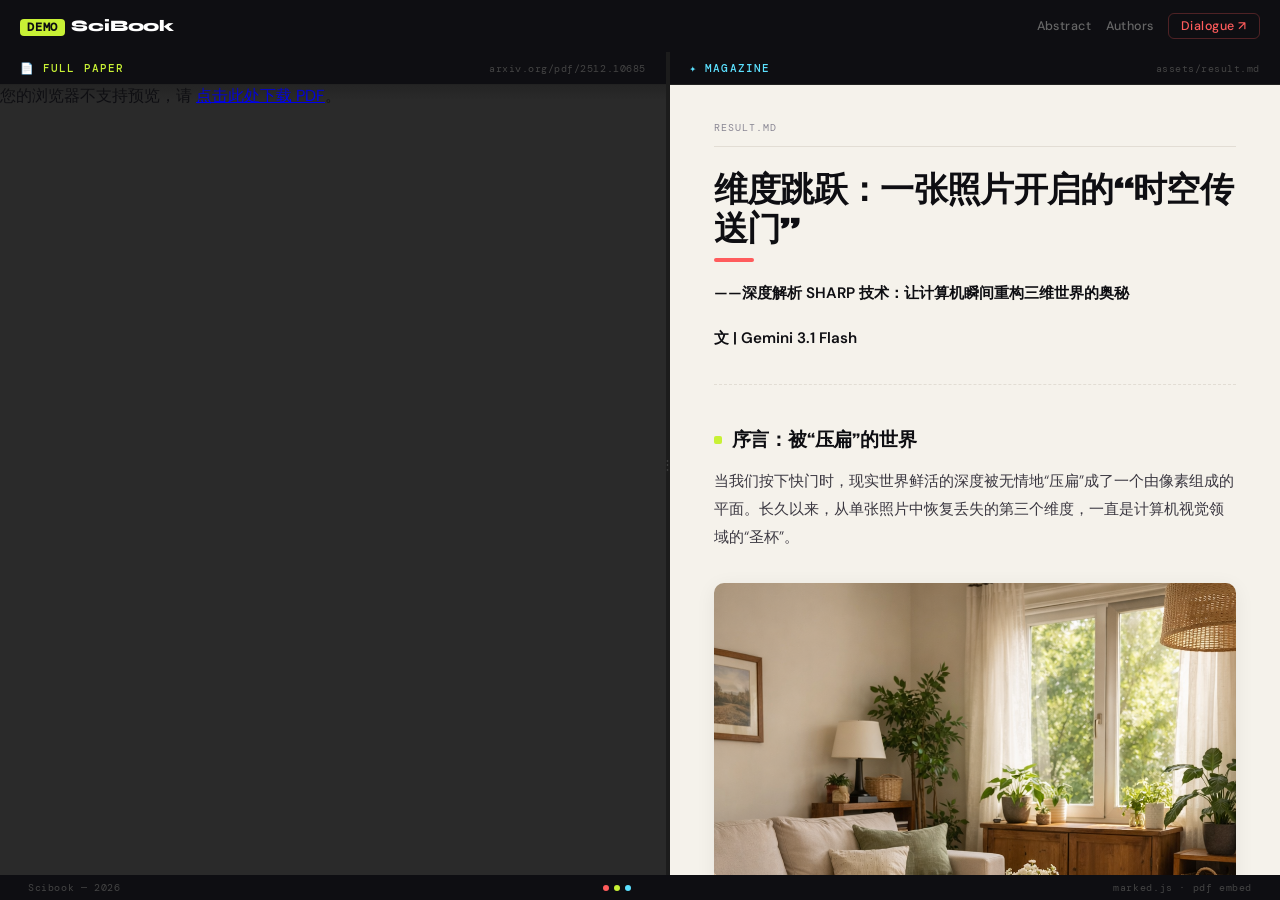
==== index.html @ 1659fa84 "Remove iframe" ====
<!DOCTYPE html>
<html lang="zh">

<head>
  <meta charset="UTF-8" />
  <meta name="viewport" content="width=device-width, initial-scale=1.0" />
  <title>SciBook Demo</title>
  <link rel="preconnect" href="https://fonts.googleapis.com">
  <link
    href="https://fonts.googleapis.com/css2?family=Syne:wght@400;600;700;800&family=DM+Sans:ital,wght@0,300;0,400;0,500;1,300&family=DM+Mono:wght@400;500&display=swap"
    rel="stylesheet">
  <script src="marked.js"></script>
  <link rel="stylesheet" href="assets/styles.css" />
</head>

<body>

  <header class="topbar">
    <div class="topbar-left">
      <div class="logo"><span>DEMO</span>SciBook</div>
    </div>
    <nav class="topbar-right">
      <button class="nav-link" onclick="openModal('modal-abstract')">Abstract</button>
      <button class="nav-link" onclick="openModal('modal-authors')">Authors</button>
      <button class="nav-link nav-link-dialogue" onclick="openDialogue()">Dialogue ↗</button>
    </nav>
  </header>

  <main class="workspace">

    <!-- LEFT: PDF -->
    <div class="panel panel-left" id="panel-pdf">
      <div class="panel-header">
        <span class="panel-label">📄 Full Paper</span>
        <span class="panel-tag">arxiv.org/pdf/2512.10685</span>
      </div>
      <div class="pdf-body">
        <object data="https://cn.arxiv.org/pdf/2512.10685" type="application/pdf" width="100%" height="100%">
          <p>您的浏览器不支持预览，请 <a href="https://cn.arxiv.org/pdf/2512.10685">点击此处下载 PDF</a>。</p>
        </object>
      </div>
    </div>

    <div class="divider" id="divider"></div>

    <!-- RIGHT: MARKDOWN -->
    <div class="panel panel-right" id="panel-mag">
      <div class="panel-header">
        <span class="panel-label">✦ Magazine</span>
        <span class="panel-tag">assets/result.md</span>
      </div>
      <div class="md-body">
        <div class="loader" id="loader">
          <div class="loader-ring"></div>
          <p>Loading result.md…</p>
        </div>
        <div id="md-out"></div>
      </div>
    </div>

  </main>

  <!-- MOBILE TAB BAR -->
  <div class="tab-bar" id="tabBar">
    <button class="tab-pdf active" onclick="switchTab('pdf')">📄 Paper</button>
    <button class="tab-mag" onclick="switchTab('mag')">✦ Magazine</button>
  </div>

  <footer class="footer-strip">
    <span>Scibook — 2026</span>
    <div class="dot-row"><i></i><i></i><i></i></div>
    <span>marked.js · pdf embed</span>
  </footer>

  <!-- ABSTRACT MODAL -->
  <div class="modal-bg" id="modal-abstract" onclick="if(event.target===this)closeModal('modal-abstract')">
    <div class="modal">
      <div class="modal-top">
        <div>
          <div class="modal-top-label">Abstract</div>
          <div class="modal-title">SciBook: A Multi-Agent Dialogue System for Paper Reading Assistance</div>
        </div>
        <button class="modal-close" onclick="closeModal('modal-abstract')">✕</button>
      </div>
      <div class="modal-body">
        <p class="modal-abstract-text">
          学术论文的阅读门槛极高，非专业读者往往难以从中获取有效信息。本文提出
          <strong>SciBook</strong>——一种基于多智能体对话的论文阅读辅助系统，能够将学术论文自动转化为适合青少年阅读的科普文章。系统以<strong>检索增强生成（RAG）</strong>为基础，确保所有智能体的生成内容始终锚定于原文，从而保证科学准确性。SciBook
          协调多个角色各异的智能体协同工作，包括<em>撰稿智能体</em>、<em>同行评审智能体</em>与<em>可读性编辑智能体</em>，分别负责内容创作、科学性审查与语言适龄化改写。各智能体在结构化的多轮对话中相互博弈：撰稿智能体生成初稿，评审智能体提出异议，编辑智能体持续优化表达，经过若干轮争执与修订后最终达成共识，输出一篇兼具<strong>科学严谨性</strong>与<strong>青少年可读性</strong>的科普文章。
        </p>
      </div>
    </div>
  </div>

  <!-- AUTHORS MODAL -->
  <div class="modal-bg" id="modal-authors" onclick="if(event.target===this)closeModal('modal-authors')">
    <div class="modal">
      <div class="modal-top">
        <div>
          <div class="modal-top-label">Authors</div>
          <div class="modal-title">Research Team</div>
        </div>
        <button class="modal-close" onclick="closeModal('modal-authors')">✕</button>
      </div>
      <div class="modal-body">
        <div class="authors-grid">
          <div class="author-card">
            <div class="author-avatar" style="background:#c8f13533;">GL</div>
            <div class="author-info">
              <div class="author-name">罗及恩</div>
              <div class="author-affil">CNUHS, 2024 Class 02</div>
            </div>
            <span class="author-tag">作者</span>
          </div>
          <div class="author-card">
            <div class="author-avatar" style="background:#ff5c5c33;">LB</div>
            <div class="author-info">
              <div class="author-name">李秉蔚</div>
              <div class="author-affil">CNUHS</div>
            </div>
            <span class="author-tag">指导老师</span>
          </div>
        </div>
      </div>
    </div>
  </div>

  <!-- DIALOGUE MODAL -->
  <div class="modal-bg" id="modal-dialogue" onclick="if(event.target===this)closeModal('modal-dialogue')">
    <div class="modal">
      <div class="modal-top">
        <div>
          <div class="modal-top-label">Agent Dialogue</div>
          <div class="modal-title">智能体对话记录</div>
        </div>
        <button class="modal-close" onclick="closeModal('modal-dialogue')">✕</button>
      </div>
      <div class="modal-body">
        <div class="dialogue-meta" id="dialogue-meta"></div>
        <div class="dialogue-scroll" id="dialogue-scroll">
          <div class="dialogue-loading">
            <div class="loader-ring" style="width:20px;height:20px;border-width:2px;"></div>
            加载中…
          </div>
        </div>
      </div>
    </div>
  </div>

  <script>
    /* ── Modal ── */
    function openModal(id) { document.getElementById(id).classList.add('open'); }
    function closeModal(id) { document.getElementById(id).classList.remove('open'); }
    document.addEventListener('keydown', e => {
      if (e.key === 'Escape')
        document.querySelectorAll('.modal-bg.open').forEach(m => m.classList.remove('open'));
    });

    /* ── Mobile tab switch ── */
    let activeTab = 'pdf';
    function switchTab(tab) {
      activeTab = tab;
      const pdf = document.getElementById('panel-pdf');
      const mag = document.getElementById('panel-mag');
      const btnPdf = document.querySelector('.tab-pdf');
      const btnMag = document.querySelector('.tab-mag');
      if (tab === 'pdf') {
        pdf.classList.remove('hidden');
        mag.classList.add('hidden');
        btnPdf.classList.add('active');
        btnMag.classList.remove('active');
      } else {
        mag.classList.remove('hidden');
        pdf.classList.add('hidden');
        btnMag.classList.add('active');
        btnPdf.classList.remove('active');
      }
    }
    // On mobile default: show PDF first
    function initMobileTabs() {
      if (window.innerWidth <= 768) {
        document.getElementById('panel-mag').classList.add('hidden');
      }
    }
    initMobileTabs();
    window.addEventListener('resize', () => {
      const pdf = document.getElementById('panel-pdf');
      const mag = document.getElementById('panel-mag');
      if (window.innerWidth > 768) {
        pdf.classList.remove('hidden');
        mag.classList.remove('hidden');
      } else {
        switchTab(activeTab);
      }
    });

    /* ── Agent colors ── */
    const PALETTE = [
      { bg: '#c8f13522', border: '#c8f13577', text: '#4a6e00' },
      { bg: '#5ce1ff22', border: '#5ce1ff77', text: '#007799' },
      { bg: '#ff5c5c22', border: '#ff5c5c77', text: '#cc2200' },
      { bg: '#d4a8ff22', border: '#d4a8ff77', text: '#6600bb' },
      { bg: '#ffcc5522', border: '#ffcc5577', text: '#886600' },
    ];
    const colorMap = {};
    let ci = 0;
    function getColor(name) {
      if (!colorMap[name]) colorMap[name] = PALETTE[ci++ % PALETTE.length];
      return colorMap[name];
    }
    function initials(name) { return name.replace(/智能体$/, '').slice(0, 2); }

    /* ── Dialogue ── */
    let dialogueLoaded = false;
    async function openDialogue() {
      openModal('modal-dialogue');
      if (dialogueLoaded) return;
      const scroll = document.getElementById('dialogue-scroll');
      const meta = document.getElementById('dialogue-meta');
      try {
        const res = await fetch('assets/conversations.json');
        if (!res.ok) throw new Error(`HTTP ${res.status}`);
        const data = await res.json();
        meta.innerHTML = (data.agents || []).map(a => {
          const c = getColor(a.name);
          return `<span class="agent-pill" style="color:${c.text};border-color:${c.border};background:${c.bg}">${a.name} · ${a.role}</span>`;
        }).join('');
        let lastRound = null;
        scroll.innerHTML = data.turns.map((t, i) => {
          const c = getColor(t.agent);
          let html = '';
          if (t.round != null && t.round !== lastRound) {
            html += `<div class="round-divider">Round ${t.round}</div>`;
            lastRound = t.round;
          }
          html += `
        <div class="turn" style="animation-delay:${i * 0.035}s">
          <div class="turn-avatar" style="background:${c.bg};border:1.5px solid ${c.border};color:${c.text}">${initials(t.agent)}</div>
          <div class="turn-body">
            <div class="turn-header">
              <span class="turn-agent" style="color:${c.text}">${t.agent}</span>
              <span class="turn-role">${t.role || ''}</span>
            </div>
            <div class="turn-text">${marked.parse(t.text)}</div>
          </div>
        </div>`;
          return html;
        }).join('');
        dialogueLoaded = true;
      } catch (e) {
        scroll.innerHTML = `<div class="dialogue-err">无法加载 assets/conversations.json<br><small style="color:#aaa">${e.message}</small></div>`;
      }
    }

    /* ── Load Markdown ── */
    (async () => {
      const loader = document.getElementById('loader');
      const out = document.getElementById('md-out');
      try {
        const res = await fetch('assets/result.md');
        if (!res.ok) throw new Error(`HTTP ${res.status}`);
        const text = await res.text();
        loader.style.display = 'none';
        out.innerHTML = marked.parse(text);
      } catch (e) {
        loader.innerHTML = `
      <svg width="36" height="36" viewBox="0 0 24 24" fill="none" stroke="#ff5c5c" stroke-width="1.5">
        <circle cx="12" cy="12" r="10"/>
        <line x1="12" y1="8" x2="12" y2="12"/>
        <line x1="12" y1="16" x2="12.01" y2="16"/>
      </svg>
      <p style="color:#ff5c5c;margin-top:4px">无法加载 assets/result.md</p>
      <p style="color:#aaa;font-size:0.72rem">${e.message}</p>`;
      }
    })();

    /* ── Drag resize (desktop only) ── */
    const divider = document.getElementById('divider');
    const left = document.querySelector('.panel-left');
    const ws = document.querySelector('.workspace');
    let drag = false, sx = 0, sw = 0;
    divider.addEventListener('mousedown', e => {
      drag = true; sx = e.clientX;
      sw = left.getBoundingClientRect().width;
      divider.classList.add('active');
      document.body.style.userSelect = 'none';
      document.body.style.cursor = 'col-resize';
    });
    document.addEventListener('mousemove', e => {
      if (!drag) return;
      const total = ws.getBoundingClientRect().width;
      const nw = Math.min(Math.max(sw + e.clientX - sx, 240), total - 244);
      left.style.width = nw + 'px';
    });
    document.addEventListener('mouseup', () => {
      if (!drag) return;
      drag = false;
      divider.classList.remove('active');
      document.body.style.userSelect = '';
      document.body.style.cursor = '';
    });
  </script>
  <script type="text/javascript">
      (function(c,l,a,r,i,t,y){
          c[a]=c[a]||function(){(c[a].q=c[a].q||[]).push(arguments)};
          t=l.createElement(r);t.async=1;t.src="https://www.clarity.ms/tag/"+i;
          y=l.getElementsByTagName(r)[0];y.parentNode.insertBefore(t,y);
      })(window, document, "clarity", "script", "vt3v50xev9");
  </script>
</body>

</html>
---- assets/styles.css ----
:root {
    --lime: #c8f135;
    --coral: #ff5c5c;
    --sky: #5ce1ff;
    --ink: #0e0e12;
    --paper: #f5f2eb;
    --muted: #8a8794;
    --border: #e2ddd4;
}

*,
*::before,
*::after {
    box-sizing: border-box;
    margin: 0;
    padding: 0;
}

html,
body {
    height: 100%;
    overflow: hidden;
}

body {
    font-family: 'DM Sans', sans-serif;
    background: var(--paper);
    color: var(--ink);
    display: flex;
    flex-direction: column;
}

/* ── TOPBAR ── */
.topbar {
    display: flex;
    align-items: center;
    justify-content: space-between;
    padding: 0 20px;
    height: 52px;
    background: var(--ink);
    flex-shrink: 0;
    z-index: 10;
}

.topbar-left {
    display: flex;
    align-items: center;
    gap: 14px;
}

.logo {
    font-family: 'Syne', sans-serif;
    font-weight: 800;
    font-size: 1rem;
    color: #fff;
    letter-spacing: -0.01em;
    white-space: nowrap;
}

.logo span {
    display: inline-block;
    background: var(--lime);
    color: var(--ink);
    padding: 1px 7px;
    border-radius: 4px;
    margin-right: 6px;
    font-size: 0.72rem;
    letter-spacing: 0.07em;
    font-weight: 700;
    vertical-align: middle;
    font-family: 'DM Mono', monospace;
}

.topbar-right {
    display: flex;
    align-items: center;
    gap: 14px;
}

.nav-link {
    font-size: 0.78rem;
    font-weight: 500;
    color: #666;
    text-decoration: none;
    letter-spacing: 0.04em;
    transition: color 0.15s;
    cursor: pointer;
    background: none;
    border: none;
    font-family: 'DM Sans', sans-serif;
    padding: 0;
    white-space: nowrap;
}

.nav-link:hover {
    color: #fff;
}

.nav-link-dialogue {
    color: var(--coral) !important;
    border: 1px solid #ff5c5c44;
    padding: 4px 12px;
    border-radius: 6px;
    transition: background 0.15s, border-color 0.15s !important;
}

.nav-link-dialogue:hover {
    background: #ff5c5c18;
    border-color: var(--coral);
}

/* mobile tab bar (hidden on desktop) */
.tab-bar {
    display: none;
    background: var(--ink);
    border-top: 1px solid #222;
    flex-shrink: 0;
}

.tab-bar button {
    flex: 1;
    padding: 10px 0;
    background: none;
    border: none;
    font-family: 'DM Mono', monospace;
    font-size: 0.65rem;
    letter-spacing: 0.08em;
    text-transform: uppercase;
    color: #555;
    cursor: pointer;
    transition: color 0.15s, border-bottom 0.15s;
    border-bottom: 2px solid transparent;
}

.tab-bar button.active {
    color: var(--lime);
    border-bottom-color: var(--lime);
}

.tab-bar button.tab-mag.active {
    color: var(--sky);
    border-bottom-color: var(--sky);
}

/* ── WORKSPACE ── */
.workspace {
    display: flex;
    flex: 1;
    overflow: hidden;
}

.panel {
    display: flex;
    flex-direction: column;
    overflow: hidden;
}

.panel-left {
    width: 52%;
    min-width: 260px;
}

.panel-right {
    flex: 1;
    min-width: 260px;
}

/* ── PANEL HEADERS ── */
.panel-header {
    display: flex;
    align-items: center;
    justify-content: space-between;
    padding: 9px 20px;
    background: var(--ink);
    border-bottom: 1px solid #222;
    flex-shrink: 0;
}

.panel-label {
    font-family: 'DM Mono', monospace;
    font-size: 0.68rem;
    font-weight: 500;
    letter-spacing: 0.1em;
    text-transform: uppercase;
}

.panel-left .panel-label {
    color: var(--lime);
}

.panel-right .panel-label {
    color: var(--sky);
}

.panel-tag {
    font-family: 'DM Mono', monospace;
    font-size: 0.64rem;
    color: #444;
    letter-spacing: 0.05em;
}

/* ── PDF ── */
.pdf-body {
    flex: 1;
    overflow: hidden;
    background: #2a2a2a;
    position: relative;
}

.pdf-body::before {
    content: '';
    position: absolute;
    top: 0;
    left: 0;
    right: 0;
    height: 14px;
    background: linear-gradient(to bottom, #1a1a1a55, transparent);
    z-index: 2;
    pointer-events: none;
}

iframe {
    width: 100%;
    height: 100%;
    border: none;
    display: block;
}

/* ── DIVIDER ── */
.divider {
    width: 4px;
    background: #1c1c1c;
    cursor: col-resize;
    flex-shrink: 0;
    position: relative;
    transition: background 0.18s;
}

.divider::after {
    content: '⋮';
    position: absolute;
    top: 50%;
    left: 50%;
    transform: translate(-50%, -50%);
    color: #3a3a3a;
    font-size: 13px;
    pointer-events: none;
}

.divider:hover,
.divider.active {
    background: var(--lime);
}

.divider:hover::after,
.divider.active::after {
    color: var(--ink);
}

/* ── MARKDOWN BODY ── */
.md-body {
    flex: 1;
    overflow-y: auto;
    padding: 36px 44px 60px;
    background: var(--paper);
    scroll-behavior: smooth;
}

.md-body::-webkit-scrollbar {
    width: 5px;
}

.md-body::-webkit-scrollbar-thumb {
    background: var(--border);
    border-radius: 3px;
}

.md-body::-webkit-scrollbar-thumb:hover {
    background: #ccc;
}

/* loader */
.loader {
    display: flex;
    flex-direction: column;
    align-items: center;
    justify-content: center;
    min-height: 200px;
    gap: 14px;
}

.loader-ring {
    width: 32px;
    height: 32px;
    border: 3px solid var(--border);
    border-top-color: var(--coral);
    border-radius: 50%;
    animation: spin 0.7s linear infinite;
}

@keyframes spin {
    to {
    transform: rotate(360deg);
    }
}

.loader p {
    font-size: 0.78rem;
    color: var(--muted);
    letter-spacing: 0.04em;
}

/* ── MARKDOWN TYPOGRAPHY ── */
#md-out {
    max-width: 660px;
    margin: 0 auto;
    animation: fadeUp 0.38s ease both;
}

@keyframes fadeUp {
    from {
    opacity: 0;
    transform: translateY(10px);
    }

    to {
    opacity: 1;
    transform: translateY(0);
    }
}

#md-out::before {
    content: 'result.md';
    display: block;
    font-family: 'DM Mono', monospace;
    font-size: 0.64rem;
    color: var(--muted);
    letter-spacing: 0.1em;
    text-transform: uppercase;
    margin-bottom: 24px;
    padding-bottom: 12px;
    border-bottom: 1px solid var(--border);
}

#md-out h1 {
    font-family: 'Syne', sans-serif;
    font-weight: 800;
    font-size: 2.1rem;
    line-height: 1.15;
    letter-spacing: -0.02em;
    color: var(--ink);
    margin-bottom: 0.5em;
}

#md-out h1::after {
    content: '';
    display: block;
    width: 40px;
    height: 4px;
    background: var(--coral);
    border-radius: 2px;
    margin-top: 10px;
}

#md-out h2 {
    font-family: 'Syne', sans-serif;
    font-weight: 700;
    font-size: 1.2rem;
    letter-spacing: -0.01em;
    color: var(--ink);
    margin: 2.2em 0 0.7em;
    display: flex;
    align-items: center;
    gap: 10px;
}

#md-out h2::before {
    content: '';
    display: inline-block;
    width: 8px;
    height: 8px;
    background: var(--lime);
    border-radius: 2px;
    flex-shrink: 0;
}

#md-out h3 {
    font-family: 'Syne', sans-serif;
    font-weight: 600;
    font-size: 1rem;
    color: #333;
    margin: 1.6em 0 0.5em;
}

#md-out p {
    font-size: 0.95rem;
    line-height: 1.85;
    color: #3a3740;
    margin-bottom: 1.1em;
    font-weight: 300;
}

#md-out strong {
    color: var(--ink);
    font-weight: 600;
}

#md-out em {
    color: #5a5770;
    font-style: italic;
}

#md-out a {
    color: var(--coral);
    text-decoration: none;
    border-bottom: 1px solid #ff5c5c55;
    transition: border-color 0.15s;
}

#md-out a:hover {
    border-color: var(--coral);
}

#md-out code {
    font-family: 'DM Mono', monospace;
    font-size: 0.82em;
    background: #ede9df;
    color: #b8393a;
    padding: 2px 7px;
    border-radius: 5px;
}

#md-out pre {
    background: var(--ink);
    border-radius: 10px;
    padding: 20px 24px;
    overflow-x: auto;
    margin: 1.4em 0;
    position: relative;
}

#md-out pre::before {
    content: 'code';
    position: absolute;
    top: 10px;
    right: 14px;
    font-family: 'DM Mono', monospace;
    font-size: 0.6rem;
    color: #444;
    letter-spacing: 0.08em;
    text-transform: uppercase;
}

#md-out pre code {
    background: none;
    color: var(--lime);
    padding: 0;
    font-size: 0.85rem;
    line-height: 1.7;
}

#md-out blockquote {
    margin: 1.4em 0;
    padding: 14px 20px;
    border-left: 3px solid var(--sky);
    background: #eef8ff;
    border-radius: 0 8px 8px 0;
    font-style: italic;
    color: #4a5070;
    font-size: 0.93rem;
    line-height: 1.72;
}

#md-out ul,
#md-out ol {
    padding-left: 1.4em;
    margin-bottom: 1.1em;
    color: #3a3740;
    font-size: 0.95rem;
    line-height: 1.8;
    font-weight: 300;
}

#md-out li {
    margin-bottom: 0.25em;
}

#md-out li::marker {
    color: var(--coral);
}

#md-out hr {
    border: none;
    border-top: 1px dashed var(--border);
    margin: 2em 0;
}

#md-out table {
    width: 100%;
    border-collapse: collapse;
    margin: 1.4em 0;
    font-size: 0.88rem;
}

#md-out th {
    font-family: 'Syne', sans-serif;
    font-weight: 700;
    font-size: 0.73rem;
    text-transform: uppercase;
    letter-spacing: 0.07em;
    background: var(--ink);
    color: var(--lime);
    padding: 10px 14px;
    text-align: left;
}

#md-out td {
    padding: 9px 14px;
    border-bottom: 1px solid var(--border);
    color: #3a3740;
    font-weight: 300;
}

#md-out tr:hover td {
    background: #efebe0;
}

#md-out img {
    max-width: 100%;
    border-radius: 10px;
    margin: 1em 0;
    box-shadow: 0 4px 20px #0001;
}

/* ── FOOTER ── */
.footer-strip {
    background: var(--ink);
    padding: 6px 28px;
    display: flex;
    align-items: center;
    justify-content: space-between;
    flex-shrink: 0;
}

.footer-strip span {
    font-family: 'DM Mono', monospace;
    font-size: 0.63rem;
    color: #444;
    letter-spacing: 0.06em;
}

.dot-row {
    display: flex;
    gap: 5px;
}

.dot-row i {
    width: 6px;
    height: 6px;
    border-radius: 50%;
    display: inline-block;
}

.dot-row i:nth-child(1) {
    background: var(--coral);
}

.dot-row i:nth-child(2) {
    background: var(--lime);
}

.dot-row i:nth-child(3) {
    background: var(--sky);
}

/* ── MODAL (shared) ── */
.modal-bg {
    display: none;
    position: fixed;
    inset: 0;
    background: #0e0e1288;
    backdrop-filter: blur(6px);
    -webkit-backdrop-filter: blur(6px);
    z-index: 200;
    align-items: center;
    justify-content: center;
    padding: 16px;
}

.modal-bg.open {
    display: flex;
}

.modal {
    background: var(--paper);
    border-radius: 16px;
    width: 100%;
    max-width: 560px;
    box-shadow: 0 32px 80px #0007;
    position: relative;
    animation: popIn 0.24s cubic-bezier(0.34, 1.56, 0.64, 1) both;
    overflow: hidden;
}

@keyframes popIn {
    from {
    opacity: 0;
    transform: translateY(16px) scale(0.96);
    }

    to {
    opacity: 1;
    transform: translateY(0) scale(1);
    }
}

.modal-top {
    background: var(--ink);
    padding: 18px 20px 16px;
    display: flex;
    align-items: center;
    justify-content: space-between;
}

.modal-top-label {
    font-family: 'DM Mono', monospace;
    font-size: 0.65rem;
    letter-spacing: 0.12em;
    text-transform: uppercase;
}

#modal-abstract .modal-top-label {
    color: var(--lime);
}

#modal-authors .modal-top-label {
    color: var(--sky);
}

#modal-dialogue .modal-top-label {
    color: var(--coral);
}

.modal-title {
    font-family: 'Syne', sans-serif;
    font-weight: 800;
    font-size: 1.1rem;
    color: #fff;
    margin-top: 5px;
    letter-spacing: -0.01em;
    line-height: 1.3;
}

.modal-close {
    background: #ffffff18;
    border: none;
    color: #aaa;
    width: 28px;
    height: 28px;
    border-radius: 8px;
    font-size: 1rem;
    cursor: pointer;
    display: flex;
    align-items: center;
    justify-content: center;
    transition: background 0.15s, color 0.15s;
    flex-shrink: 0;
    align-self: flex-start;
}

.modal-close:hover {
    background: #ffffff28;
    color: #fff;
}

.modal-body {
    padding: 20px 22px 24px;
}

/* abstract */
.modal-abstract-text {
    font-size: 0.92rem;
    line-height: 1.85;
    color: #3a3740;
    font-weight: 300;
}

.modal-abstract-text strong {
    color: var(--ink);
    font-weight: 600;
}

/* authors */
.authors-grid {
    display: flex;
    flex-direction: column;
    gap: 12px;
}

.author-card {
    display: flex;
    align-items: center;
    gap: 14px;
    padding: 12px 14px;
    background: #fff;
    border-radius: 10px;
    border: 1px solid var(--border);
    transition: border-color 0.15s, box-shadow 0.15s;
}

.author-card:hover {
    border-color: #ccc;
    box-shadow: 0 2px 12px #0000080a;
}

.author-avatar {
    width: 36px;
    height: 36px;
    border-radius: 10px;
    display: flex;
    align-items: center;
    justify-content: center;
    font-family: 'Syne', sans-serif;
    font-weight: 800;
    font-size: 0.85rem;
    flex-shrink: 0;
    color: var(--ink);
}

.author-info {
    flex: 1;
    min-width: 0;
}

.author-name {
    font-family: 'Syne', sans-serif;
    font-weight: 700;
    font-size: 0.88rem;
    color: var(--ink);
    white-space: nowrap;
    overflow: hidden;
    text-overflow: ellipsis;
}

.author-affil {
    font-size: 0.75rem;
    color: var(--muted);
    font-weight: 300;
    margin-top: 1px;
    white-space: nowrap;
    overflow: hidden;
    text-overflow: ellipsis;
}

.author-tag {
    font-family: 'DM Mono', monospace;
    font-size: 0.6rem;
    letter-spacing: 0.06em;
    padding: 2px 8px;
    border-radius: 20px;
    background: #f0f0f0;
    color: #888;
    white-space: nowrap;
}

/* ── DIALOGUE MODAL ── */
#modal-dialogue .modal {
    max-width: 680px;
    max-height: 85vh;
    display: flex;
    flex-direction: column;
}

#modal-dialogue .modal-body {
    display: flex;
    flex-direction: column;
    overflow: hidden;
    flex: 1;
    min-height: 0;
}

.dialogue-meta {
    display: flex;
    gap: 8px;
    flex-wrap: wrap;
    margin-bottom: 16px;
    flex-shrink: 0;
}

.agent-pill {
    font-family: 'DM Mono', monospace;
    font-size: 0.62rem;
    letter-spacing: 0.06em;
    padding: 3px 10px;
    border-radius: 20px;
    border: 1px solid;
    text-transform: uppercase;
}

.dialogue-scroll {
    overflow-y: auto;
    display: flex;
    flex-direction: column;
    gap: 12px;
    padding-right: 4px;
}

.dialogue-scroll::-webkit-scrollbar {
    width: 4px;
}

.dialogue-scroll::-webkit-scrollbar-thumb {
    background: var(--border);
    border-radius: 2px;
}

.turn {
    display: flex;
    gap: 12px;
    align-items: flex-start;
    animation: fadeUp 0.2s ease both;
}

.turn-avatar {
    width: 32px;
    height: 32px;
    border-radius: 9px;
    display: flex;
    align-items: center;
    justify-content: center;
    font-family: 'Syne', sans-serif;
    font-weight: 800;
    font-size: 0.68rem;
    flex-shrink: 0;
    margin-top: 2px;
}

.turn-body {
    flex: 1;
    min-width: 0;
}

.turn-header {
    display: flex;
    align-items: baseline;
    gap: 8px;
    margin-bottom: 5px;
}

.turn-agent {
    font-family: 'Syne', sans-serif;
    font-weight: 700;
    font-size: 0.8rem;
}

.turn-role {
    font-family: 'DM Mono', monospace;
    font-size: 0.6rem;
    color: var(--muted);
    letter-spacing: 0.05em;
}

.turn-text {
    font-size: 0.88rem;
    line-height: 1.75;
    color: #3a3740;
    font-weight: 300;
    background: #fff;
    border: 1px solid var(--border);
    border-radius: 4px 12px 12px 12px;
    padding: 10px 14px;
}

.round-divider {
    text-align: center;
    font-family: 'DM Mono', monospace;
    font-size: 0.6rem;
    color: #bbb;
    letter-spacing: 0.1em;
    text-transform: uppercase;
    position: relative;
    margin: 4px 0;
    flex-shrink: 0;
}

.round-divider::before,
.round-divider::after {
    content: '';
    position: absolute;
    top: 50%;
    width: 40%;
    height: 1px;
    background: var(--border);
}

.round-divider::before {
    left: 0;
}

.round-divider::after {
    right: 0;
}

.dialogue-loading {
    display: flex;
    align-items: center;
    justify-content: center;
    gap: 10px;
    padding: 40px 0;
    font-size: 0.8rem;
    color: var(--muted);
}

.dialogue-err {
    color: var(--coral);
    font-size: 0.82rem;
    text-align: center;
    padding: 30px 0;
    line-height: 1.8;
}

/* ────────────────────────────────────────
RESPONSIVE — tablet ≤ 768px
──────────────────────────────────────── */
@media (max-width: 768px) {

    /* hide desktop divider */
    .divider {
    display: none;
    }

    /* stack panels vertically, show only the active one */
    .workspace {
    position: relative;
    }

    .panel {
    position: absolute;
    inset: 0;
    transition: opacity 0.2s, transform 0.2s;
    }

    .panel.hidden {
    opacity: 0;
    pointer-events: none;
    transform: translateX(12px);
    }

    .panel-left,
    .panel-right {
    width: 100%;
    min-width: 0;
    flex: 1;
    }

    /* show tab bar */
    .tab-bar {
    display: flex;
    }

    /* hide Dialogue button text on very small screens if needed */
    .topbar-right {
    gap: 10px;
    }

    .nav-link {
    font-size: 0.72rem;
    }

    .nav-link-dialogue {
    padding: 3px 9px;
    }

    /* tighten topbar */
    .topbar {
    padding: 0 16px;
    }

    /* tighter markdown padding */
    .md-body {
    padding: 24px 20px 40px;
    }

    /* modal full-width on small screens */
    .modal-bg {
    padding: 10px;
    align-items: flex-end;
    }

    .modal {
    border-radius: 16px 16px 12px 12px;
    max-height: 90vh;
    }

    #modal-dialogue .modal {
    max-height: 88vh;
    }

    /* footer shorter */
    .footer-strip {
    padding: 5px 16px;
    }

    .footer-strip .dot-row {
    display: none;
    }
}

/* ── extra small ≤ 420px ── */
@media (max-width: 420px) {
    .logo span {
    display: none;
    }

    #md-out h1 {
    font-size: 1.6rem;
    }

    .modal-title {
    font-size: 0.95rem;
    }
}
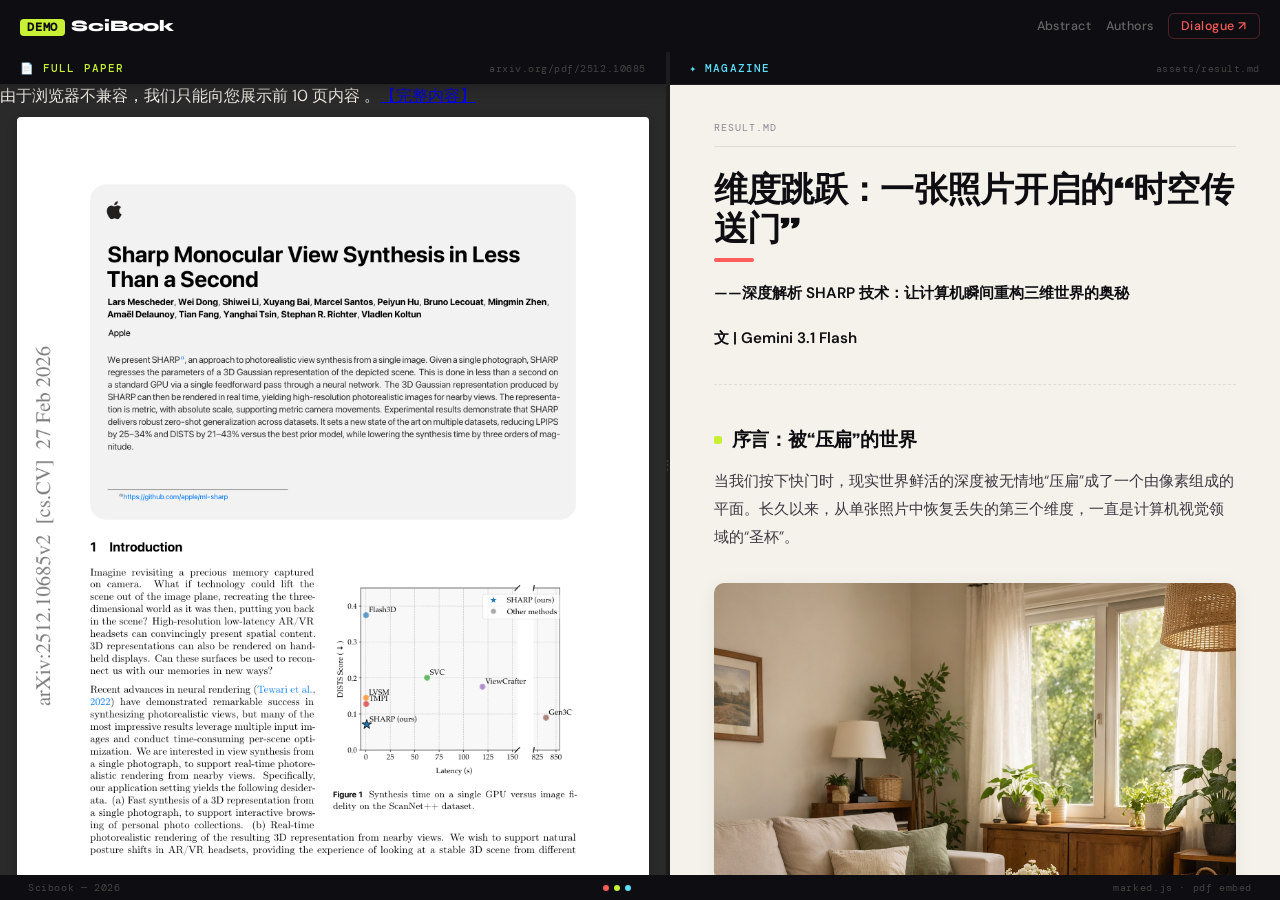
==== commit 51be8f7e: "Fix pdf viewer bugs in weixin app" ====
--- a/index.html
+++ b/index.html
@@ -34,9 +34,10 @@
         <span class="panel-label">📄 Full Paper</span>
         <span class="panel-tag">arxiv.org/pdf/2512.10685</span>
       </div>
-      <div class="pdf-body">
-        <object data="https://cn.arxiv.org/pdf/2512.10685" type="application/pdf" width="100%" height="100%">
-          <p>您的浏览器不支持预览，请 <a href="https://cn.arxiv.org/pdf/2512.10685">点击此处下载 PDF</a>。</p>
+      <div class="pdf-body" id="pdf-container">
+        <object data="https://cn.sarxiv.org/pdf/2512.10685" type="application/pdf" width="100%" height="100%" onerror="draw_pngs()">
+          <!-- Load PNG if pdf isn't ready -->
+          <p style="color: var(--paper)"> 由于浏览器不兼容，我们只能向您展示前 10 页内容 。<a href="https://cn.arxiv.org/pdf/2512.10685">【完整内容】</a> 
         </object>
       </div>
     </div>
@@ -299,13 +300,24 @@
       document.body.style.userSelect = '';
       document.body.style.cursor = '';
     });
+
+    function draw_pngs() {
+      const container = document.getElementById('pdf-container'); // 或者你的 pdf 容器
+      for (let i = 1; i <= 10; i++) {
+        const img = new Image();
+        img.src = `assets/paper_snapshot/shotsshot${i}.png`;
+        img.onload = () => img.classList.add('loaded'); // 加载完再显示
+        img.loading = "lazy"; // 救命的延迟加载
+        container.appendChild(img);
+      }
+    }
   </script>
   <script type="text/javascript">
-      (function(c,l,a,r,i,t,y){
-          c[a]=c[a]||function(){(c[a].q=c[a].q||[]).push(arguments)};
-          t=l.createElement(r);t.async=1;t.src="https://www.clarity.ms/tag/"+i;
-          y=l.getElementsByTagName(r)[0];y.parentNode.insertBefore(t,y);
-      })(window, document, "clarity", "script", "vt3v50xev9");
+    (function (c, l, a, r, i, t, y) {
+      c[a] = c[a] || function () { (c[a].q = c[a].q || []).push(arguments) };
+      t = l.createElement(r); t.async = 1; t.src = "https://www.clarity.ms/tag/" + i;
+      y = l.getElementsByTagName(r)[0]; y.parentNode.insertBefore(t, y);
+    })(window, document, "clarity", "script", "vt3v50xev9");
   </script>
 </body>
 
--- a/assets/styles.css
+++ b/assets/styles.css
@@ -202,9 +202,10 @@
 /* ── PDF ── */
 .pdf-body {
     flex: 1;
-    overflow: hidden;
     background: #2a2a2a;
     position: relative;
+    overflow-y: auto;
+    overflow-x: hidden;
 }
 
 .pdf-body::before {
@@ -219,6 +220,20 @@
     pointer-events: none;
 }
 
+.pdf-body img {
+    width: 95%;
+    display: block;
+    margin: 10px auto;
+    border-radius: 4px;
+    box-shadow: 0 4px 12px rgba(0,0,0,0.15);
+    opacity: 0;
+    transition: opacity 0.5s ease-in;
+}
+
+.pdf-body img.loaded {
+    opacity: 1;
+}
+
 iframe {
     width: 100%;
     height: 100%;
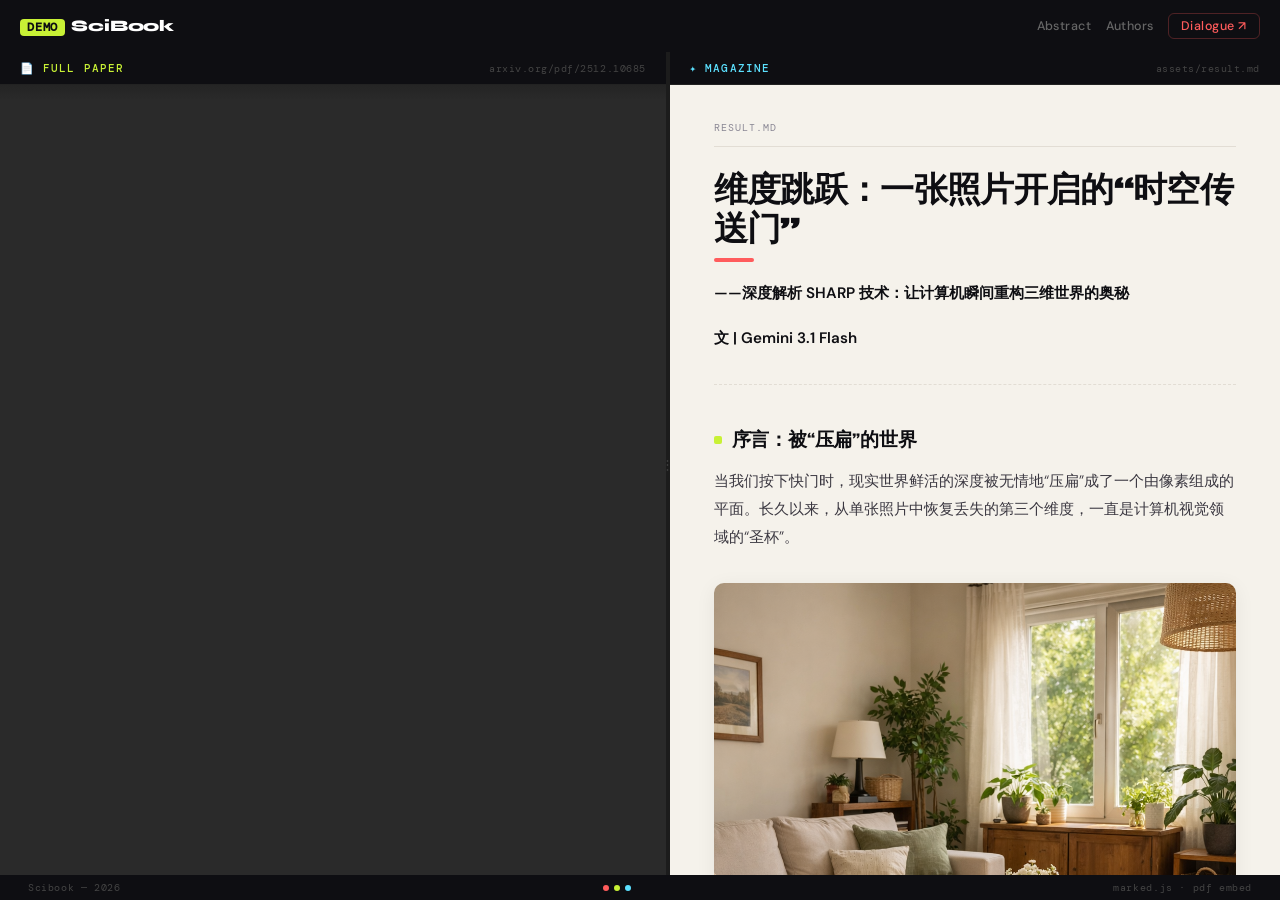
==== commit 36126415: "Remove messages" ====
--- a/index.html
+++ b/index.html
@@ -14,7 +14,6 @@
 </head>
 
 <body>
-
   <header class="topbar">
     <div class="topbar-left">
       <div class="logo"><span>DEMO</span>SciBook</div>
@@ -35,9 +34,8 @@
         <span class="panel-tag">arxiv.org/pdf/2512.10685</span>
       </div>
       <div class="pdf-body" id="pdf-container">
-        <object data="https://cn.sarxiv.org/pdf/2512.10685" type="application/pdf" width="100%" height="100%" onerror="draw_pngs()">
+        <object data="https://cn.arxiv.org/pdf/2512.10685" type="application/pdf" width="100%" height="100%">
           <!-- Load PNG if pdf isn't ready -->
-          <p style="color: var(--paper)"> 由于浏览器不兼容，我们只能向您展示前 10 页内容 。<a href="https://cn.arxiv.org/pdf/2512.10685">【完整内容】</a> 
         </object>
       </div>
     </div>
@@ -149,6 +147,13 @@
   </div>
 
   <script>
+    (function() {
+  var ua = navigator.userAgent.toLowerCase();
+  var isWeChat = /micromessenger/.test(ua);
+  if (isWeChat) {
+    window.location.href="check.html";
+  }
+})();
     /* ── Modal ── */
     function openModal(id) { document.getElementById(id).classList.add('open'); }
     function closeModal(id) { document.getElementById(id).classList.remove('open'); }
@@ -306,8 +311,8 @@
       for (let i = 1; i <= 10; i++) {
         const img = new Image();
         img.src = `assets/paper_snapshot/shotsshot${i}.png`;
-        img.onload = () => img.classList.add('loaded'); // 加载完再显示
-        img.loading = "lazy"; // 救命的延迟加载
+        //img.onload = () => img.classList.add('loaded'); // 加载完再显示
+        //img.loading = "lazy"; // 救命的延迟加载
         container.appendChild(img);
       }
     }
--- a/assets/styles.css
+++ b/assets/styles.css
@@ -226,7 +226,6 @@
     margin: 10px auto;
     border-radius: 4px;
     box-shadow: 0 4px 12px rgba(0,0,0,0.15);
-    opacity: 0;
     transition: opacity 0.5s ease-in;
 }
 
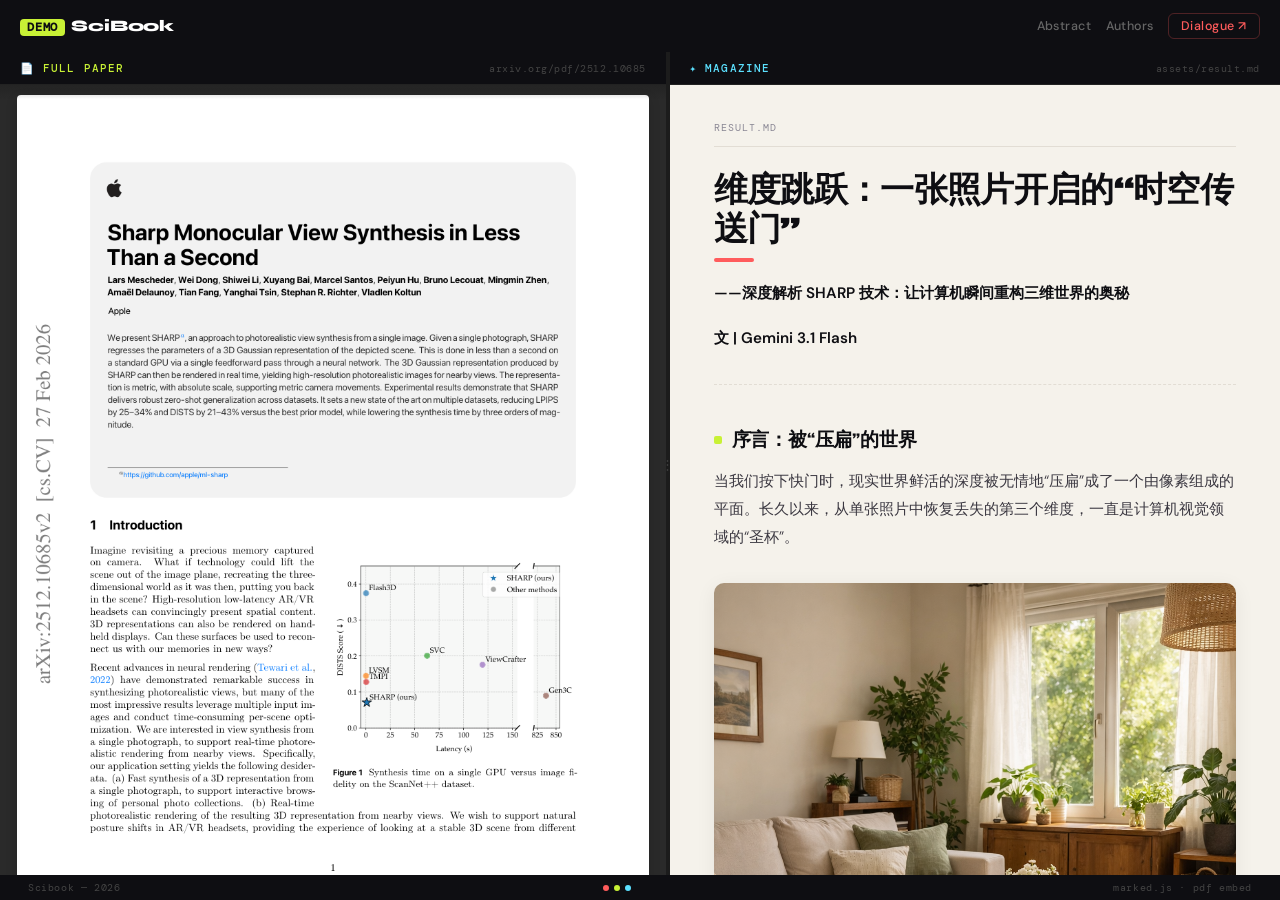
==== commit 3ba5cf03: "Draw png" ====
--- a/index.html
+++ b/index.html
@@ -34,7 +34,7 @@
         <span class="panel-tag">arxiv.org/pdf/2512.10685</span>
       </div>
       <div class="pdf-body" id="pdf-container">
-        <object data="https://cn.arxiv.org/pdf/2512.10685" type="application/pdf" width="100%" height="100%">
+        <object data="https://cn.arxiv.org/pdf/2512.10685" type="application/pdf" width="100%" height="100%" onerror="draw_pngs()">
           <!-- Load PNG if pdf isn't ready -->
         </object>
       </div>
